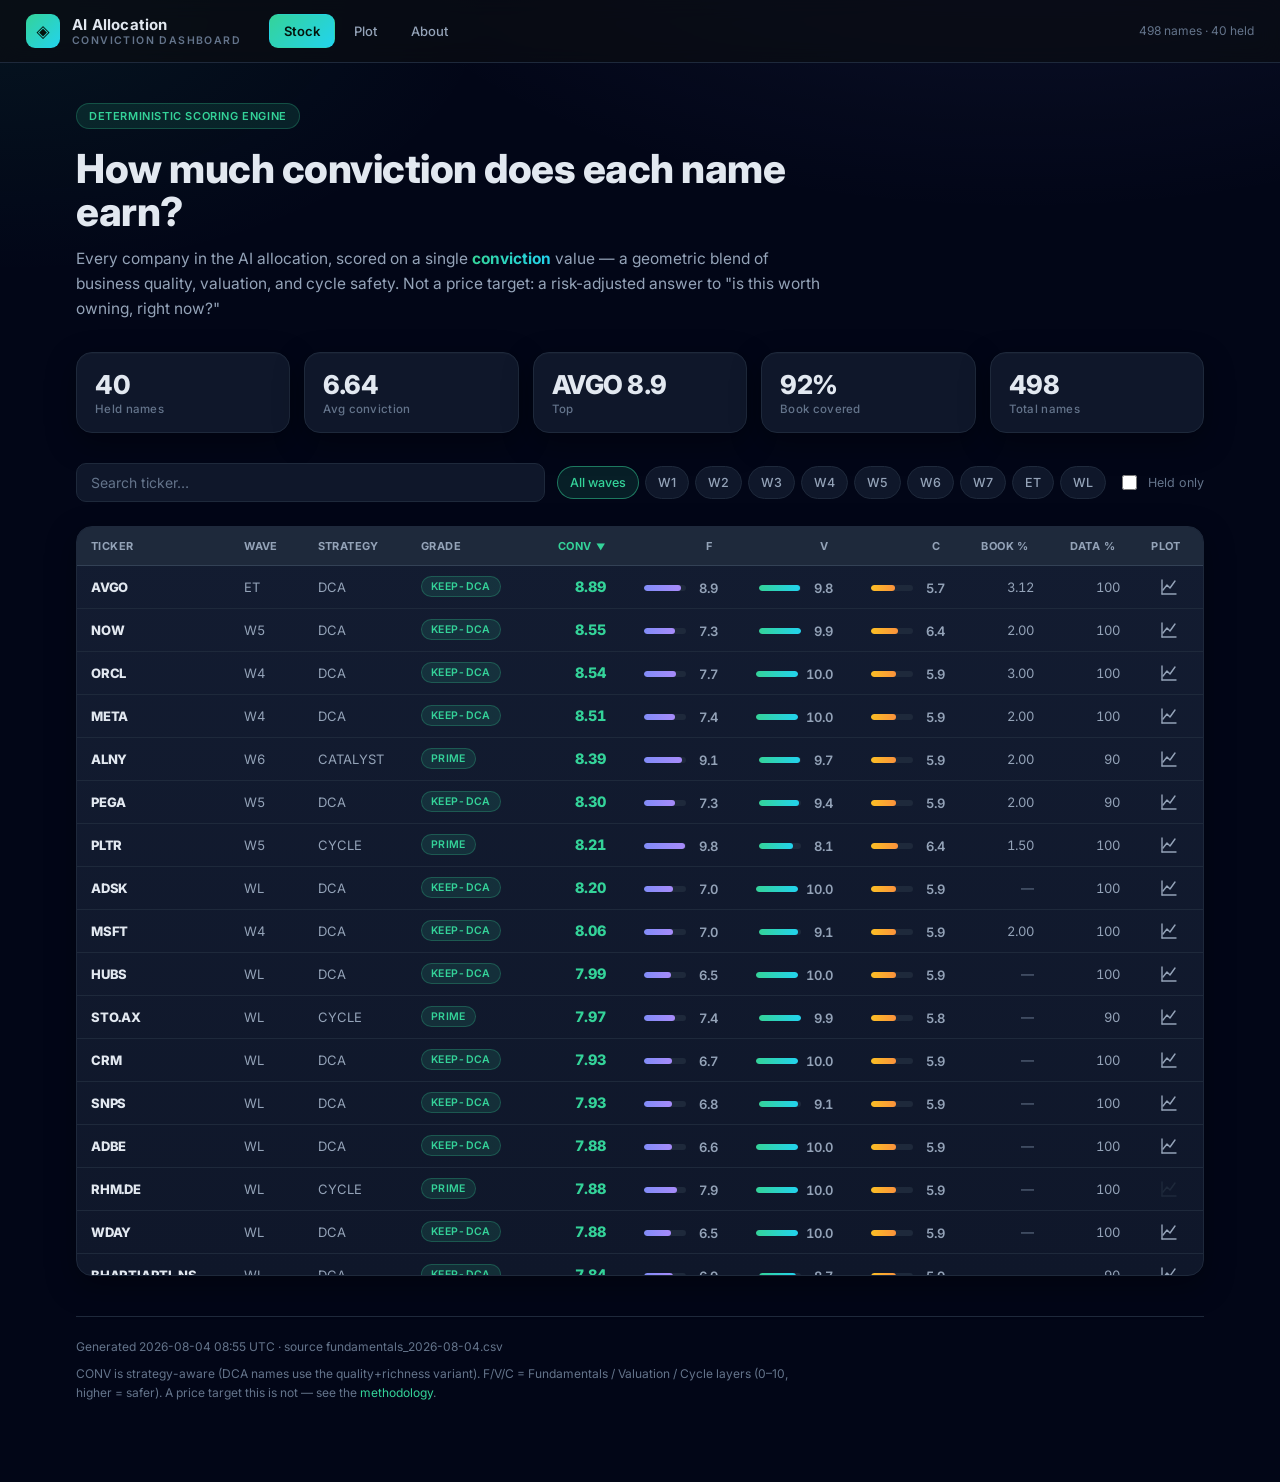
==== docs/index.html @ 644f3ea8 "Remove Intrinsic tab from the dashboard completely Delete the Intrinsic tab entirely rather than jus" ====
<!DOCTYPE html>
<html lang="en">
<head>
  <meta charset="UTF-8" />
  <meta name="viewport" content="width=device-width, initial-scale=1.0" />
  <title>AI Allocation — Conviction Scores</title>
  <link rel="preconnect" href="https://fonts.googleapis.com" />
  <link rel="preconnect" href="https://fonts.gstatic.com" crossorigin />
  <link href="https://fonts.googleapis.com/css2?family=Inter:wght@400;500;600;700;800&display=swap" rel="stylesheet" />
  <link rel="stylesheet" href="style.css?v=10" />
</head>
<body>
  <!-- ===== Top nav ===== -->
  <header class="nav">
    <div class="nav-brand">
      <span class="nav-logo">◈</span>
      <div>
        <div class="nav-title">AI Allocation</div>
        <div class="nav-sub">CONVICTION DASHBOARD</div>
      </div>
    </div>
    <nav class="nav-tabs" id="navTabs">
      <button class="tab tab-active" data-view="stock">Stock</button>
      <button class="tab" data-view="plot">Plot</button>
      <button class="tab" data-view="about">About</button>
    </nav>
    <div class="nav-meta" id="navMeta"></div>
  </header>

  <main class="wrap">
   <!-- ===== Stock view (sortable/filterable data table) ===== -->
   <div id="dashboardView">
    <!-- ===== Hero ===== -->
    <section class="hero">
      <span class="pill">DETERMINISTIC SCORING ENGINE</span>
      <h1>How much conviction does each name earn?</h1>
      <p class="hero-lede">
        Every company in the AI allocation, scored on a single
        <strong>conviction</strong> value — a geometric blend of business quality,
        valuation, and cycle safety. Not a price target: a risk-adjusted answer to
        "is this worth owning, right now?"
      </p>
    </section>

    <!-- ===== Summary stats ===== -->
    <section class="stats" id="statBar"></section>

    <!-- ===== Controls ===== -->
    <section class="controls">
      <input type="search" id="search" class="search" placeholder="Search ticker…" autocomplete="off" />
      <div class="filters" id="waveFilters"></div>
      <div class="sortgroup">
        <label for="heldOnly" class="check">
          <input type="checkbox" id="heldOnly" /> Held only
        </label>
      </div>
    </section>

    <!-- ===== Data table ===== -->
    <section class="tablewrap">
      <table class="dt" id="table">
        <thead id="thead"></thead>
        <tbody id="tbody"></tbody>
      </table>
      <p class="empty" id="empty" hidden>No names match your filters.</p>
    </section>

    <footer class="foot">
      <span id="footMeta"></span>
      <span class="foot-note">
        CONV is strategy-aware (DCA names use the quality+richness variant).
        F/V/C = Fundamentals / Valuation / Cycle layers (0–10, higher = safer).
        A price target this is not — see the <a href="#" id="footAbout">methodology</a>.
      </span>
    </footer>
   </div><!-- /#dashboardView -->

    <!-- ===== Plot view (interactive multi-ticker price chart) ===== -->
    <div id="plotView" hidden>
      <section class="hero">
        <span class="pill">PRICE HISTORY</span>
        <h1>Overlay any names, over any window</h1>
        <p class="hero-lede">
          Pick one or more tickers on the left to overlay their price paths.
          Lines are <strong>rebased to % change</strong> from the start of the
          chosen window, so names at very different price levels compare
          directly. Click a <strong>chart icon</strong> in the Stock table to
          jump here with that name selected.
        </p>
      </section>

      <div class="plot-layout">
        <!-- Side panel: ticker checkboxes -->
        <aside class="plot-side">
          <input type="search" id="plotSearch" class="search plot-search"
                 placeholder="Filter tickers…" autocomplete="off" />
          <div class="plot-side-meta">
            <span id="plotCount">0 selected</span>
            <button type="button" id="plotClear" class="plot-clear">Clear</button>
          </div>
          <div class="plot-list" id="plotList"></div>
        </aside>

        <!-- Main panel: range buttons + SVG chart + legend -->
        <div class="plot-main">
          <div class="plot-ranges">
            <button type="button" class="plot-range-btn" data-range="1w">1W</button>
            <button type="button" class="plot-range-btn" data-range="1m">1M</button>
            <button type="button" class="plot-range-btn" data-range="6m">6M</button>
            <button type="button" class="plot-range-btn" data-range="1y">1Y</button>
            <button type="button" class="plot-range-btn" data-range="2y">2Y</button>
            <button type="button" class="plot-range-btn" data-range="5y">5Y</button>
            <button type="button" class="plot-range-btn" data-range="all">All</button>
          </div>
          <div class="plot-body">
            <div class="plot-chart">
              <svg id="plotSvg" preserveAspectRatio="xMidYMid meet"></svg>
            </div>
            <div class="plot-legend" id="plotLegend"></div>
          </div>
        </div>
      </div>

      <footer class="foot">
        <span id="plotFootMeta"></span>
        <span class="foot-note">
          Price history is a periodic snapshot (weekly closes, ~5 years),
          refreshed by <code>python3 scoring/export_plot_history.py</code>.
          Rebased to % change from each window's start.
        </span>
      </footer>
    </div><!-- /#plotView -->

    <!-- ===== About view (methodology + glossary) ===== -->
    <div id="aboutView" hidden>
      <section class="hero">
        <span class="pill">METHODOLOGY</span>
        <h1>How the conviction score is built</h1>
        <p class="hero-lede">
          <strong>Conviction</strong> is a single 0–10 number answering one
          question: <em>is this worth owning, right now, on a risk-adjusted
          basis?</em> It is deterministic — the same dated fundamentals snapshot
          always yields the same score — and it reads <em>all five</em> signals,
          not just a headline growth rate.
        </p>
      </section>

      <!-- The formula, in two flavours -->
      <section class="about">
        <h2 class="about-h">The core idea: reward × safety, geometric</h2>
        <p class="about-p">
          Every conviction score is the <strong>geometric mean</strong> of a
          <em>reward</em> term and a <em>safety</em> term:
        </p>
        <div class="formula">CONV = &radic;( REWARD &times; SAFETY )</div>
        <p class="about-p">
          The geometric form is deliberate. With a plain average, a superb
          business at a terrible entry price could hide its risk behind its
          strong side. Multiplying instead means <strong>both</strong> terms
          have to be decent — a near-zero on either axis drags the whole score
          down. That is the mathematical way of saying <em>“the weakest layer is
          the real risk.”</em>
        </p>

        <div class="about-grid">
          <div class="about-card">
            <div class="ac-tag ac-cycle">CYCLE / CATALYST names</div>
            <p class="ac-desc">
              Names you buy for a move — small, cheap, accelerating. Reward is
              driven by growth; safety leans on the 8-point entry screen.
            </p>
            <div class="formula-sm">
              REWARD = 0.50·F + 0.50·GROWTH<br />
              SAFETY = 0.35·V + 0.25·8PT + 0.20·C + 0.20·bind
            </div>
            <ul class="ac-notes">
              <li><b>bind</b> = the value of the <em>weakest</em> of F/V/C — counted a second time so the binding constraint gets extra weight.</li>
              <li><b>[PEAK?]</b> names are cut ×0.85 (a low PEG on peak-cycle earnings is fake-cheap).</li>
            </ul>
          </div>

          <div class="about-card">
            <div class="ac-tag ac-dca">DCA compounders</div>
            <p class="ac-desc">
              Names you buy on a schedule regardless of price. Growth and the
              8-point screen are dropped (they penalise the size and extension a
              proven compounder is allowed to have); price discipline enters via
              <em>richness</em> instead.
            </p>
            <div class="formula-sm">
              REWARD = 0.50·QUALITY + 0.50·F<br />
              SAFETY = 0.45·V + 0.35·(1&minus;RICHNESS) + 0.20·bind
            </div>
            <ul class="ac-notes">
              <li><b>RICHNESS</b> is the DCA price gate (0 = cheap … 1 = stretched): a rich name is <em>slowed</em>, never skipped.</li>
              <li>No <b>[PEAK?]</b> haircut — a peak-cycle flag is meaningless for a buy-forever name.</li>
            </ul>
          </div>
        </div>

        <p class="about-p about-foot-note">
          In both variants a name with <strong>thin data</strong> (coverage
          &lt; 75%) has its score scaled down by its coverage — a number earned
          on guesses is trusted less. The dashboard picks the right variant per
          name automatically from its strategy tag.
        </p>
      </section>

      <!-- The three layers -->
      <section class="about">
        <h2 class="about-h">The three layers: F / V / C</h2>
        <p class="about-p">
          Under the score sit three layers, each 0–10 where
          <strong>higher = safer</strong>. They regroup the same underlying
          fundamentals by the <em>force</em> each represents, so the layers can
          never contradict the numbers they are built from. The
          <span class="bind-eg">weakest</span> layer is the
          <strong>binding constraint</strong> — the dominant risk — and is
          counted a second time inside the safety term.
        </p>
        <div class="about-grid">
          <div class="about-card">
            <div class="ac-tag ac-f">F · Fundamentals</div>
            <p class="ac-desc">Business quality, momentum-neutral. Net margin, forward revenue &amp; EPS growth, free-cash-flow status, margin trajectory, gross-margin level and revenue-growth consistency — blended.</p>
          </div>
          <div class="about-card">
            <div class="ac-tag ac-v">V · Valuation</div>
            <p class="ac-desc">How much of the business is already in the price. PEG first (P/S-vs-growth as a fallback for loss-makers), plus how far the chart sits above its 200-day average — extension is paid-up optimism.</p>
          </div>
          <div class="about-card">
            <div class="ac-tag ac-c">C · Cycle</div>
            <p class="ac-desc">Position in the wave and crowding. Built from cycle tags plus how extended the chart is and whether the name sits on a real supply bottleneck — so it is never blank.</p>
          </div>
        </div>
      </section>

      <!-- Glossary -->
      <section class="about">
        <h2 class="about-h">Glossary &amp; acronyms</h2>

        <h3 class="about-sub">Conviction &amp; scoring terms</h3>
        <p class="about-p">The vocabulary this engine uses — the score, its
          layers, the strategy modes and the flags.</p>
        <dl class="glossary" id="glossaryConv"></dl>

        <h3 class="about-sub">Financial terms</h3>
        <p class="about-p">The standard finance metrics the layers are built
          from — what each one measures and why it matters here.</p>
        <dl class="glossary" id="glossaryFin"></dl>
      </section>

      <footer class="foot">
        <span class="foot-note">
          The scoring engine is <code>scoring/score_holdings.py</code>; this page
          renders <code>conviction.json</code>, produced by
          <code>PORTFOLIO_USE=ai python3 scoring/score_holdings.py --json</code>.
          Deterministic by design — no live market fetches.
        </span>
      </footer>
    </div><!-- /#aboutView -->
  </main>

  <script src="app.js?v=10"></script>
</body>
</html>
---- docs/style.css ----
/* ============================================================
   AI Allocation — Conviction Dashboard
   Dark theme, rounded panels, emerald accent, gradient headings.
   Hand-written to match the reference layout (no framework).
   ============================================================ */

/* Palette aligned to the Tailwind tokens used by the project template:
   slate scale for surfaces (#020617 → #334155), emerald + cyan accents,
   canonical amber/indigo/violet/red. All values below appear in the template
   bundle, so the site reuses its design language rather than inventing one. */
:root {
  --bg:        #020617;   /* slate-950 */
  --bg-2:      #0f172a;   /* slate-900 */
  --panel:     #0f172a;   /* slate-900 */
  --panel-2:   #131c31;   /* slate-900/800 blend */
  --panel-hi:  #1e293b;   /* slate-800 */
  --border:    #1e293b;   /* slate-800 */
  --border-hi: #334155;   /* slate-700 */
  --text:      #e2e8f0;   /* slate-200 */
  --text-dim:  #94a3b8;   /* slate-400 */
  --text-mut:  #64748b;   /* slate-500 */

  --accent:    #34d399;   /* emerald-400 */
  --accent-2:  #22d3ee;   /* cyan-400 */
  --indigo:    #818cf8;   /* indigo-400 */
  --violet:    #a78bfa;   /* violet-400 */

  --green:     #34d399;   /* emerald-400 */
  --green-bg:  rgba(52, 211, 153, .12);
  --amber:     #fbbf24;   /* amber-400 */
  --amber-bg:  rgba(251, 191, 36, .12);
  --red:       #f87171;   /* red-400 */
  --red-bg:    rgba(248, 113, 113, .12);
  --blue:      #60a5fa;   /* blue-400 */
  --blue-bg:   rgba(96, 165, 250, .12);

  --radius:    16px;
  --radius-sm: 10px;
  --shadow:    0 1px 0 rgba(255,255,255,.02) inset, 0 10px 30px rgba(0,0,0,.35);
  --maxw:      1180px;
}

* { box-sizing: border-box; }

/* Black scrollbars to match the dark theme */
html { scrollbar-width: thin; scrollbar-color: #0f172a #020617; }
::-webkit-scrollbar { width: 12px; height: 12px; }
::-webkit-scrollbar-track { background: #020617; }
::-webkit-scrollbar-thumb {
  background: #0f172a; border-radius: 8px; border: 3px solid #020617;
}
::-webkit-scrollbar-thumb:hover { background: #1e293b; }
::-webkit-scrollbar-corner { background: #020617; }

html, body {
  margin: 0;
  padding: 0;
  background: var(--bg);
  color: var(--text);
  font-family: "Inter", system-ui, -apple-system, Segoe UI, Roboto, sans-serif;
  -webkit-font-smoothing: antialiased;
}

body {
  background:
    radial-gradient(1200px 600px at 80% -10%, rgba(124,140,255,.10), transparent 60%),
    radial-gradient(900px 500px at 0% 0%, rgba(52,211,153,.07), transparent 55%),
    var(--bg);
  min-height: 100vh;
}

a { color: var(--accent); text-decoration: none; }

/* ---------- Top nav ---------- */
.nav {
  display: flex;
  align-items: center;
  gap: 20px;
  padding: 14px 26px;
  border-bottom: 1px solid var(--border);
  background: rgba(10, 13, 19, .72);
  backdrop-filter: blur(10px);
  position: sticky;
  top: 0;
  z-index: 20;
}
.nav-brand { display: flex; align-items: center; gap: 12px; }
.nav-logo {
  width: 34px; height: 34px;
  display: grid; place-items: center;
  border-radius: 9px;
  background: linear-gradient(135deg, var(--accent), var(--accent-2));
  color: #04140d; font-size: 17px; font-weight: 800;
}
.nav-title { font-weight: 700; font-size: 15px; letter-spacing: .2px; }
.nav-sub   { font-size: 10.5px; letter-spacing: 1.4px; color: var(--text-mut); font-weight: 600; }

.nav-tabs { display: flex; gap: 4px; margin-left: 8px; }
.tab {
  border: 1px solid transparent;
  background: transparent;
  color: var(--text-dim);
  font: inherit; font-size: 13px; font-weight: 500;
  padding: 8px 14px;
  border-radius: 9px;
  cursor: pointer;
  transition: .15s;
}
.tab:hover { color: var(--text); background: var(--panel); }
.tab-active {
  color: #04140d;
  background: linear-gradient(135deg, var(--accent), var(--accent-2));
  font-weight: 600;
}
.nav-meta {
  margin-left: auto;
  font-size: 12px;
  color: var(--text-mut);
  text-align: right;
  line-height: 1.4;
}

/* ---------- Layout ---------- */
.wrap {
  max-width: var(--maxw);
  margin: 0 auto;
  padding: 40px 26px 80px;
}

/* ---------- Hero ---------- */
.hero { margin-bottom: 30px; max-width: 760px; }
.pill {
  display: inline-block;
  font-size: 11px; font-weight: 600; letter-spacing: .6px;
  color: var(--accent);
  background: var(--green-bg);
  border: 1px solid rgba(52,211,153,.25);
  padding: 5px 12px;
  border-radius: 999px;
  margin-bottom: 18px;
}
.hero h1 {
  font-size: 40px; line-height: 1.08; font-weight: 800;
  margin: 0 0 14px; letter-spacing: -.5px;
}
.hero-lede { font-size: 15.5px; line-height: 1.6; color: var(--text-dim); margin: 0; }
.hero-lede strong {
  color: transparent;
  background: linear-gradient(90deg, var(--accent), var(--accent-2));
  -webkit-background-clip: text; background-clip: text;
  font-weight: 700;
}

/* ---------- Stat bar ---------- */
.stats {
  display: grid;
  grid-template-columns: repeat(auto-fit, minmax(150px, 1fr));
  gap: 14px;
  margin-bottom: 30px;
}
.stat {
  background: var(--panel);
  border: 1px solid var(--border);
  border-radius: var(--radius);
  padding: 16px 18px;
  box-shadow: var(--shadow);
}
.stat-val { font-size: 26px; font-weight: 800; letter-spacing: -.5px; }
.stat-lab { font-size: 11.5px; color: var(--text-mut); font-weight: 500; margin-top: 2px; letter-spacing: .3px; }

/* ---------- Controls ---------- */
.controls {
  display: flex;
  flex-wrap: wrap;
  align-items: center;
  gap: 12px;
  margin-bottom: 24px;
}
.search {
  flex: 1 1 220px;
  background: var(--panel);
  border: 1px solid var(--border);
  border-radius: var(--radius-sm);
  color: var(--text);
  font: inherit; font-size: 14px;
  padding: 10px 14px;
  outline: none;
  transition: .15s;
}
.search:focus { border-color: var(--accent); box-shadow: 0 0 0 3px var(--green-bg); }
.search::placeholder { color: var(--text-mut); }

.filters { display: flex; flex-wrap: wrap; gap: 6px; }
.chip {
  border: 1px solid var(--border);
  background: var(--panel);
  color: var(--text-dim);
  font: inherit; font-size: 12.5px; font-weight: 500;
  padding: 8px 12px;
  border-radius: 999px;
  cursor: pointer;
  transition: .15s;
}
.chip:hover { border-color: var(--border-hi); color: var(--text); }
.chip-on {
  border-color: rgba(52,211,153,.5);
  color: var(--accent);
  background: var(--green-bg);
}

.sortgroup { display: flex; align-items: center; gap: 8px; }
.sortgroup label { font-size: 12.5px; color: var(--text-mut); }
#sortBy {
  background: var(--panel);
  border: 1px solid var(--border);
  color: var(--text);
  font: inherit; font-size: 13px;
  padding: 9px 12px;
  border-radius: var(--radius-sm);
  cursor: pointer;
  outline: none;
}
#sortBy:focus { border-color: var(--accent); }

/* ---------- Checkbox control ---------- */
.check {
  display: inline-flex; align-items: center; gap: 8px;
  font-size: 12.5px; color: var(--text-dim); cursor: pointer;
  user-select: none;
}
.check input {
  width: 15px; height: 15px; accent-color: var(--accent); cursor: pointer;
}

/* ---------- Data table ---------- */
.tablewrap {
  background: linear-gradient(180deg, var(--panel-2), var(--panel));
  border: 1px solid var(--border);
  border-radius: var(--radius);
  box-shadow: var(--shadow);
  /* Own scroll region so the sticky header pins to the TABLE top, not the
     page — avoids the nav-height mismatch that hid the first row. */
  max-height: calc(100vh - 150px);
  overflow: auto;
  /* Black scrollbars to match the theme (Firefox) */
  scrollbar-width: thin;
  scrollbar-color: #0f172a var(--bg);
}
/* Black scrollbars to match the theme (WebKit / Chromium) */
.tablewrap::-webkit-scrollbar { width: 12px; height: 12px; }
.tablewrap::-webkit-scrollbar-track { background: var(--bg); }
.tablewrap::-webkit-scrollbar-thumb {
  background: #0f172a;
  border-radius: 8px;
  border: 3px solid var(--bg);   /* inset look */
}
.tablewrap::-webkit-scrollbar-thumb:hover { background: var(--panel-hi); }
.tablewrap::-webkit-scrollbar-corner { background: var(--bg); }
.dt {
  width: 100%;
  border-collapse: collapse;
  font-size: 13px;
  font-variant-numeric: tabular-nums;
  min-width: 860px;
}

/* header */
.dt thead th {
  position: sticky; top: 0;   /* pins to the top of .tablewrap's scroll area */
  z-index: 5;
  background: var(--panel-hi);
  color: var(--text-dim);
  font-size: 11px; font-weight: 700; letter-spacing: .4px;
  text-transform: uppercase;
  padding: 12px 14px;
  border-bottom: 1px solid var(--border-hi);
  cursor: pointer;
  white-space: nowrap;
  user-select: none;
  transition: color .12s, background .12s;
}
.dt thead th:hover { color: var(--text); background: #22304a; }
.dt thead th.sorted { color: var(--accent); }
.th-left   { text-align: left; }
.th-right  { text-align: right; }
.th-center { text-align: center; }
.th-arrow { margin-left: 5px; font-size: 9px; color: var(--accent); }

/* body */
.dt tbody td {
  padding: 10px 14px;
  border-bottom: 1px solid var(--border);
  color: var(--text-dim);
  white-space: nowrap;
}
.dt tbody tr:hover td { background: rgba(148,163,184,.06); }
.dt tbody tr:last-child td { border-bottom: none; }

.td-num   { text-align: right; }
.td-tkr   { font-weight: 800; letter-spacing: -.2px; }
.td-tkr a { color: var(--text); }
.td-tkr a:hover { color: var(--accent); }
.td-conv b { font-size: 14.5px; font-weight: 800; }
.td-bind  { text-align: center; font-weight: 700; color: var(--amber); }
.mut      { color: var(--text-mut); }
.gap      { color: var(--red); }

/* F/V/C cell: a mini inline bar + the value */
.td-layer { min-width: 74px; }
.lcell { display: inline-flex; align-items: center; gap: 8px; justify-content: flex-end; }
.ltrack {
  width: 42px; height: 6px;
  background: var(--panel-hi); border-radius: 4px; overflow: hidden;
}
.lbar { display: block; height: 100%; border-radius: 4px; }
.lf-F { background: linear-gradient(90deg, var(--indigo), var(--violet)); }
.lf-V { background: linear-gradient(90deg, var(--accent), var(--accent-2)); }
.lf-C { background: linear-gradient(90deg, var(--amber), #fb923c); }
.lcell b { color: var(--text-dim); font-weight: 600; min-width: 24px; text-align: right; }

/* badges (grade + flags) */
.badge {
  display: inline-block;
  font-size: 10.5px; font-weight: 600; letter-spacing: .3px;
  padding: 3px 9px; border-radius: 999px;
  border: 1px solid transparent;
}
.b-green { color: var(--green); background: var(--green-bg); border-color: rgba(52,211,153,.25); }
.b-amber { color: var(--amber); background: var(--amber-bg); border-color: rgba(245,196,81,.25); }
.b-red   { color: var(--red);   background: var(--red-bg);   border-color: rgba(248,113,113,.25); }
.b-blue  { color: var(--blue);  background: var(--blue-bg);  border-color: rgba(96,165,250,.25); }
.b-mut   { color: var(--text-dim); background: var(--panel-hi); border-color: var(--border); }

.empty { text-align: center; color: var(--text-mut); padding: 60px 0; font-size: 15px; }

/* ---------- Footer ---------- */
.foot {
  margin-top: 40px; padding-top: 20px;
  border-top: 1px solid var(--border);
  display: flex; flex-direction: column; gap: 8px;
  font-size: 12px; color: var(--text-mut); line-height: 1.6;
}
.foot-note { max-width: 720px; }

/* ---------- About / methodology ---------- */
.about {
  background: linear-gradient(180deg, var(--panel-2), var(--panel));
  border: 1px solid var(--border);
  border-radius: var(--radius);
  padding: 28px 30px;
  box-shadow: var(--shadow);
  margin-bottom: 20px;
  max-width: 900px;
}
.about-h {
  font-size: 20px; font-weight: 800; letter-spacing: -.3px;
  margin: 0 0 14px;
}
.about-sub {
  font-size: 13px; font-weight: 700; letter-spacing: .4px;
  text-transform: uppercase;
  color: var(--accent);
  margin: 22px 0 6px;
  padding-bottom: 8px;
  border-bottom: 1px solid var(--border);
}
.about-sub:first-of-type { margin-top: 6px; }
.about-p {
  font-size: 14.5px; line-height: 1.65; color: var(--text-dim);
  margin: 0 0 14px; max-width: 760px;
}
.about-p strong { color: var(--text); font-weight: 700; }
.about-p em { color: var(--text); font-style: italic; }
.about-foot-note { margin-top: 4px; margin-bottom: 0; }

/* the headline formula */
.formula {
  font-family: ui-monospace, "SF Mono", Menlo, Consolas, monospace;
  font-size: 20px; font-weight: 700;
  color: var(--accent);
  background: var(--green-bg);
  border: 1px solid rgba(52,211,153,.22);
  border-radius: var(--radius-sm);
  padding: 16px 20px;
  text-align: center;
  margin: 4px 0 18px;
  letter-spacing: .5px;
}
.formula-sm {
  font-family: ui-monospace, "SF Mono", Menlo, Consolas, monospace;
  font-size: 12.5px; line-height: 1.9;
  color: var(--text);
  background: var(--bg-2);
  border: 1px solid var(--border);
  border-radius: var(--radius-sm);
  padding: 12px 14px;
  margin: 10px 0 12px;
}

/* two-up cards inside About (formula variants, layers) */
.about-grid {
  display: grid;
  grid-template-columns: repeat(auto-fit, minmax(280px, 1fr));
  gap: 16px;
  margin: 6px 0 4px;
}
.about-card {
  background: var(--bg-2);
  border: 1px solid var(--border);
  border-radius: var(--radius-sm);
  padding: 18px;
}
.ac-tag {
  display: inline-block;
  font-size: 11.5px; font-weight: 700; letter-spacing: .5px;
  padding: 5px 11px; border-radius: 999px;
  margin-bottom: 10px;
  border: 1px solid transparent;
}
.ac-cycle { color: var(--amber); background: var(--amber-bg); border-color: rgba(251,191,36,.25); }
.ac-dca   { color: var(--accent); background: var(--green-bg); border-color: rgba(52,211,153,.25); }
.ac-f     { color: var(--violet); background: rgba(167,139,250,.12); border-color: rgba(167,139,250,.25); }
.ac-v     { color: var(--accent-2); background: rgba(34,211,238,.12); border-color: rgba(34,211,238,.25); }
.ac-c     { color: var(--amber); background: var(--amber-bg); border-color: rgba(251,191,36,.25); }
.ac-desc {
  font-size: 13.5px; line-height: 1.6; color: var(--text-dim);
  margin: 0 0 6px;
}
.ac-notes {
  margin: 8px 0 0; padding-left: 18px;
  font-size: 12.5px; line-height: 1.6; color: var(--text-mut);
}
.ac-notes li { margin-bottom: 5px; }
.ac-notes b { color: var(--text-dim); }
.bind-eg { color: var(--amber); font-weight: 700; }

/* glossary definition list */
.glossary { margin: 0; }
.gloss-row {
  display: grid;
  grid-template-columns: 150px 1fr;
  gap: 16px;
  padding: 12px 0;
  border-bottom: 1px solid var(--border);
}
.gloss-row:last-child { border-bottom: none; }
.gloss-row dt {
  font-weight: 700; font-size: 13.5px; color: var(--text);
  font-family: ui-monospace, "SF Mono", Menlo, Consolas, monospace;
}
.gloss-row dd {
  margin: 0; font-size: 13.5px; line-height: 1.6; color: var(--text-dim);
}

/* ---------- Responsive ---------- */
@media (max-width: 640px) {
  .hero h1 { font-size: 30px; }
  .nav-tabs { display: none; }
  .wrap { padding: 28px 16px 60px; }
  .about { padding: 22px 18px; }
  .formula { font-size: 16px; padding: 14px; }
  .gloss-row { grid-template-columns: 1fr; gap: 4px; }
}

/* ============================================================
   Plot tab — clickable table glyph + interactive chart
   ============================================================ */

/* The chart glyph in the Stock table's Plot column. */
.td-plot { text-align: center; }
.plot-ico {
  display: inline-flex; align-items: center; justify-content: center;
  width: 26px; height: 22px; padding: 0;
  border: 1px solid transparent; border-radius: 7px;
  background: transparent; color: var(--text-dim);
  cursor: pointer; transition: .15s;
}
.plot-ico:hover {
  color: var(--accent); background: var(--green-bg);
  border-color: var(--border-hi);
}
.plot-ico-off { color: var(--panel-hi); cursor: not-allowed; }
.plot-ico-off:hover { color: var(--panel-hi); background: transparent; border-color: transparent; }

/* Two-column layout: ticker checkboxes | chart. */
.plot-layout {
  display: grid;
  grid-template-columns: 232px 1fr;
  gap: 18px;
  align-items: start;
}
.plot-side {
  background: var(--panel); border: 1px solid var(--border);
  border-radius: var(--radius); padding: 14px;
  position: sticky; top: 16px;
}
.plot-search { width: 100%; margin-bottom: 10px; }
.plot-side-meta {
  display: flex; align-items: center; justify-content: space-between;
  font-size: 12px; color: var(--text-mut); margin-bottom: 8px;
}
.plot-clear {
  background: transparent; border: 1px solid var(--border-hi);
  color: var(--text-dim); font: inherit; font-size: 11.5px;
  padding: 3px 9px; border-radius: 7px; cursor: pointer; transition: .15s;
}
.plot-clear:hover { color: var(--accent); border-color: var(--accent); }
.plot-list {
  max-height: 60vh; overflow-y: auto;
  display: flex; flex-direction: column; gap: 1px;
}
.plot-check {
  display: flex; align-items: center; gap: 8px;
  font-size: 13px; color: var(--text-dim);
  padding: 5px 6px; border-radius: 7px; cursor: pointer;
  user-select: none;
}
.plot-check:hover { background: var(--panel-hi); color: var(--text); }
.plot-check input { width: 15px; height: 15px; accent-color: var(--accent); cursor: pointer; }
/* Only the ticker-name span grows; the held badge stays its own width. */
.plot-check span:first-of-type { flex: 1; }
.plot-held {
  flex: 0 0 auto; align-self: center;
  font-size: 10px; font-weight: 700; letter-spacing: .4px; line-height: 1.4;
  color: var(--accent); background: var(--green-bg);
  padding: 1px 6px; border-radius: 6px;
}
.plot-empty { color: var(--text-mut); font-size: 13px; padding: 10px 6px; }

/* Chart panel. */
.plot-main {
  background: var(--panel); border: 1px solid var(--border);
  border-radius: var(--radius); padding: 16px;
}
.plot-ranges { display: flex; gap: 6px; margin-bottom: 12px; flex-wrap: wrap; }
.plot-range-btn {
  background: transparent; border: 1px solid var(--border-hi);
  color: var(--text-dim); font: inherit; font-size: 12.5px; font-weight: 600;
  padding: 6px 13px; border-radius: 8px; cursor: pointer; transition: .15s;
}
.plot-range-btn:hover { color: var(--text); background: var(--panel-hi); }
.plot-range-on {
  color: #04140d; border-color: transparent;
  background: linear-gradient(135deg, var(--accent), var(--accent-2));
}
/* Chart + legend side by side; legend column on the right. */
.plot-body {
  display: flex; align-items: stretch; gap: 14px;
}
.plot-chart {
  flex: 1 1 auto; min-width: 0;
  background: var(--bg-2); border: 1px solid var(--border);
  border-radius: var(--radius-sm); padding: 6px;
}
#plotSvg { width: 100%; height: 460px; display: block; }
.plot-legend {
  flex: 0 0 150px;
  display: flex; flex-direction: column; gap: 8px;
  padding-top: 4px; overflow-y: auto; max-height: 472px;
}
.plot-legend-chip {
  display: inline-flex; align-items: center; gap: 6px;
  font-size: 12.5px; color: var(--text-dim);
}
.plot-legend-chip b { color: var(--text); }
.plot-swatch {
  flex: 0 0 auto;
  width: 12px; height: 12px; border-radius: 3px; display: inline-block;
}

@media (max-width: 760px) {
  .plot-layout { grid-template-columns: 1fr; }
  .plot-side { position: static; }
  .plot-list { max-height: 40vh; }
  /* Stack legend under the chart on narrow screens. */
  .plot-body { flex-direction: column; }
  .plot-legend {
    flex: 0 0 auto; flex-direction: row; flex-wrap: wrap;
    gap: 6px 18px; max-height: none;
  }
}
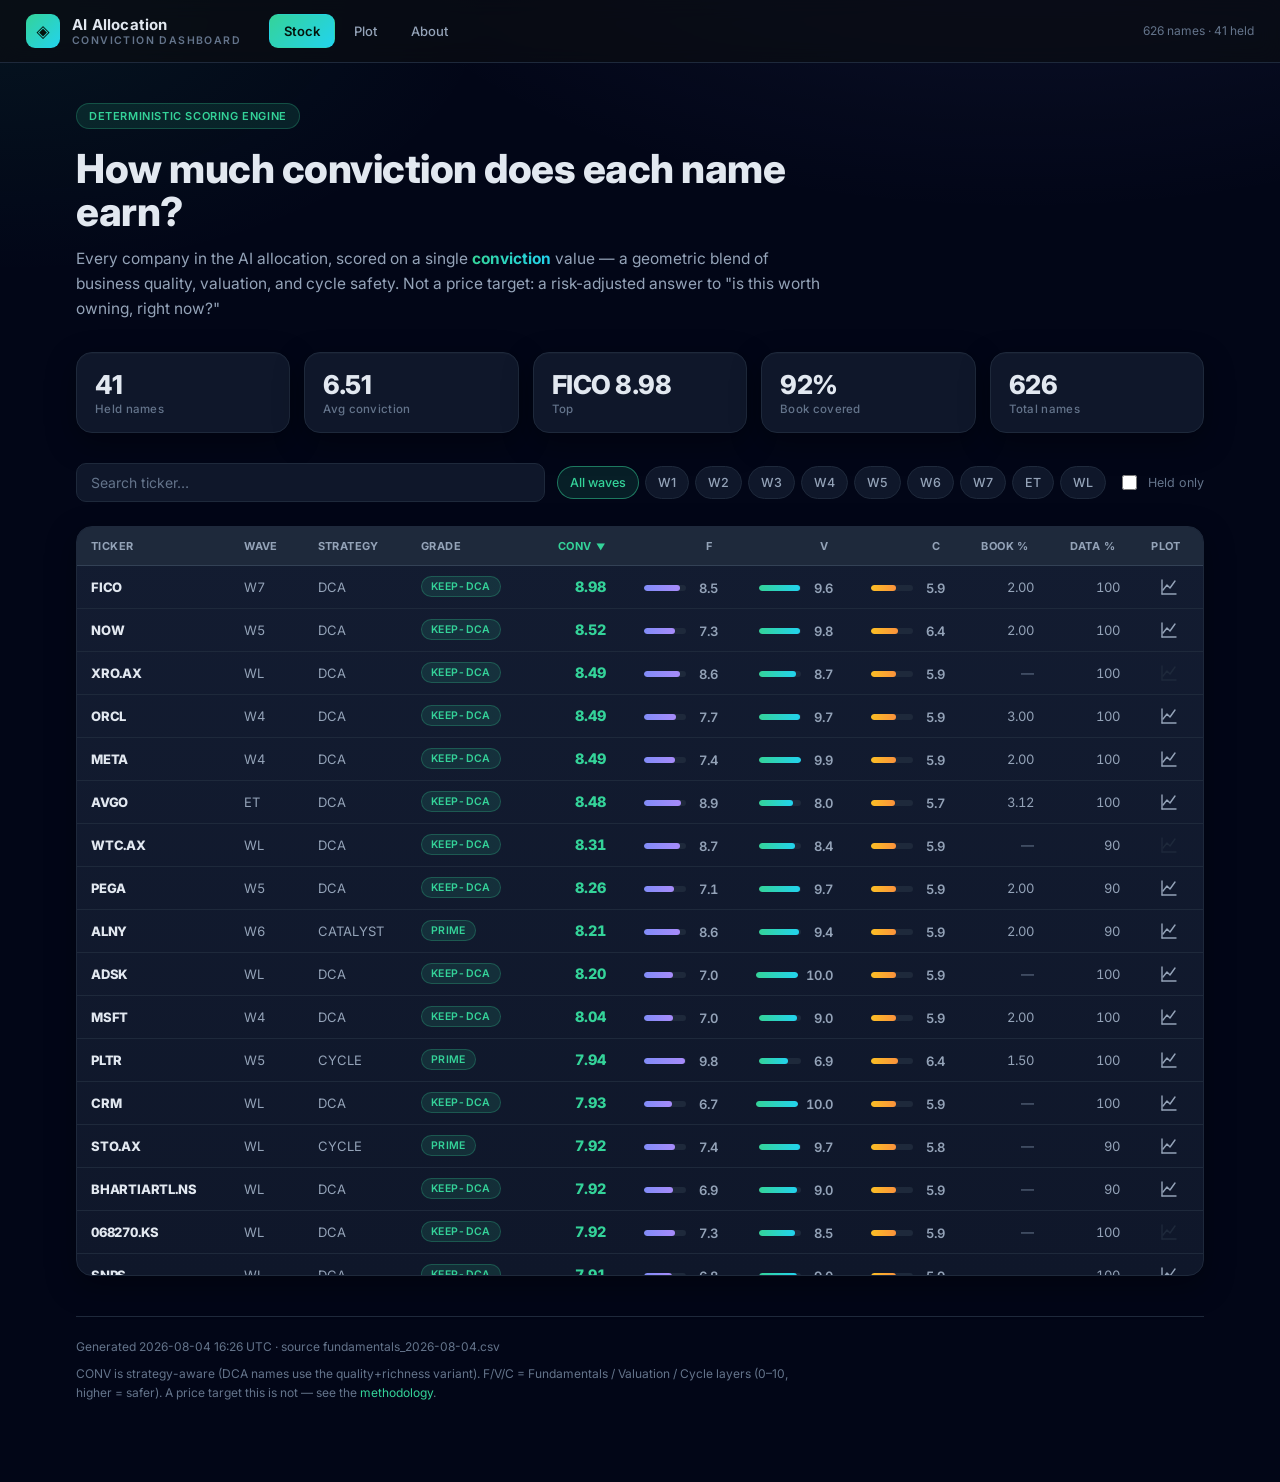
==== commit 42009f6d: "Add buy-zone bands to dashboard Plot tab Shade an accumulation band (green) on the price-history cha" ====
--- a/docs/index.html
+++ b/docs/index.html
@@ -85,7 +85,9 @@
           Lines are <strong>rebased to % change</strong> from the start of the
           chosen window, so names at very different price levels compare
           directly. Click a <strong>chart icon</strong> in the Stock table to
-          jump here with that name selected.
+          jump here with that name selected. Select a
+          <strong>single ticker</strong> to shade its
+          <strong>buy zone</strong> — the accumulation band to buy into.
         </p>
       </section>
 
@@ -126,7 +128,8 @@
         <span class="foot-note">
           Price history is a periodic snapshot (weekly closes, ~5 years),
           refreshed by <code>python3 scoring/export_plot_history.py</code>.
-          Rebased to % change from each window's start.
+          Rebased to % change from each window's start. Buy zones from
+          <code>scoring/export_buy_zones.py</code>.
         </span>
       </footer>
     </div><!-- /#plotView -->
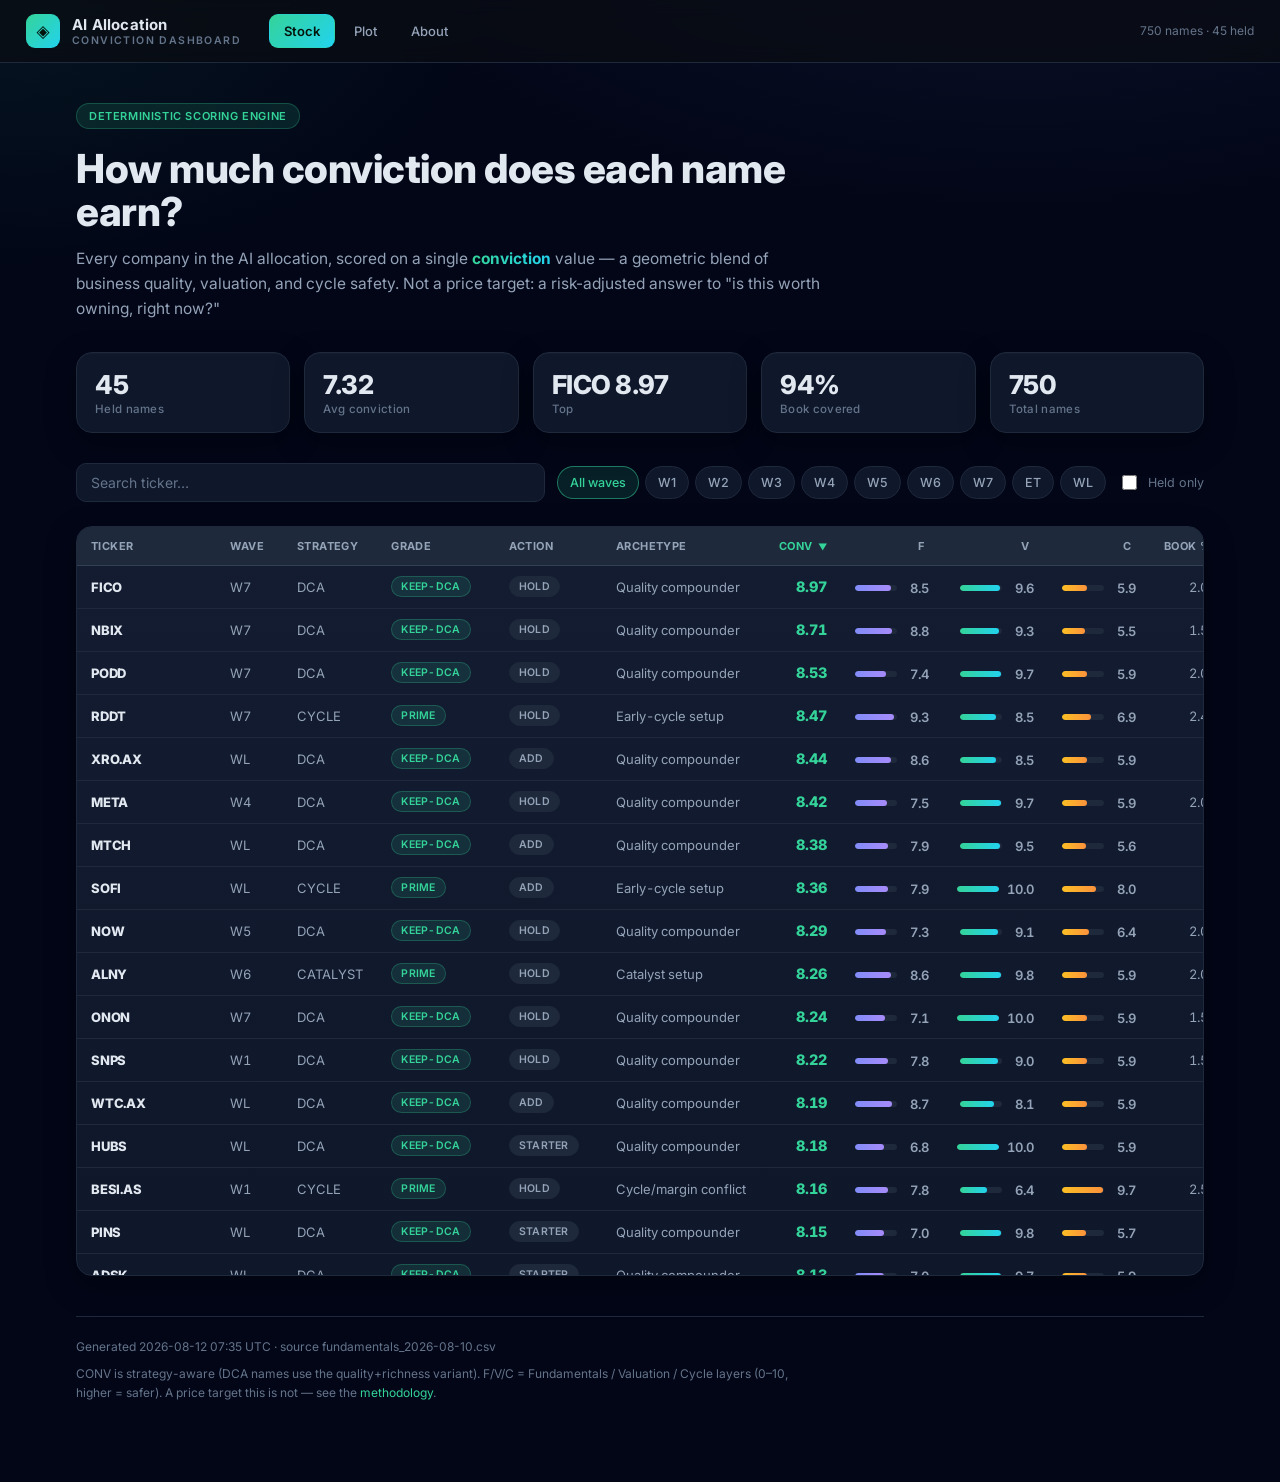
==== commit 5b63de35: "Add stock archetypes and watchlist actions Co-authored-by: Codex <noreply@openai.com>" ====
--- a/docs/index.html
+++ b/docs/index.html
@@ -7,7 +7,7 @@
   <link rel="preconnect" href="https://fonts.googleapis.com" />
   <link rel="preconnect" href="https://fonts.gstatic.com" crossorigin />
   <link href="https://fonts.googleapis.com/css2?family=Inter:wght@400;500;600;700;800&display=swap" rel="stylesheet" />
-  <link rel="stylesheet" href="style.css?v=10" />
+  <link rel="stylesheet" href="style.css?v=11" />
 </head>
 <body>
   <!-- ===== Top nav ===== -->
@@ -84,7 +84,8 @@
           Pick one or more tickers on the left to overlay their price paths.
           Lines are <strong>rebased to % change</strong> from the start of the
           chosen window, so names at very different price levels compare
-          directly. Click a <strong>chart icon</strong> in the Stock table to
+          directly — or switch the y-axis to <strong>Value</strong> for absolute
+          prices. Click a <strong>chart icon</strong> in the Stock table to
           jump here with that name selected. Select a
           <strong>single ticker</strong> to shade its
           <strong>buy zone</strong> — the accumulation band to buy into.
@@ -105,14 +106,21 @@
 
         <!-- Main panel: range buttons + SVG chart + legend -->
         <div class="plot-main">
-          <div class="plot-ranges">
-            <button type="button" class="plot-range-btn" data-range="1w">1W</button>
-            <button type="button" class="plot-range-btn" data-range="1m">1M</button>
-            <button type="button" class="plot-range-btn" data-range="6m">6M</button>
-            <button type="button" class="plot-range-btn" data-range="1y">1Y</button>
-            <button type="button" class="plot-range-btn" data-range="2y">2Y</button>
-            <button type="button" class="plot-range-btn" data-range="5y">5Y</button>
-            <button type="button" class="plot-range-btn" data-range="all">All</button>
+          <div class="plot-controls">
+            <div class="plot-ranges">
+              <button type="button" class="plot-range-btn" data-range="1w">1W</button>
+              <button type="button" class="plot-range-btn" data-range="1m">1M</button>
+              <button type="button" class="plot-range-btn" data-range="6m">6M</button>
+              <button type="button" class="plot-range-btn" data-range="1y">1Y</button>
+              <button type="button" class="plot-range-btn" data-range="2y">2Y</button>
+              <button type="button" class="plot-range-btn" data-range="5y">5Y</button>
+              <button type="button" class="plot-range-btn" data-range="all">All</button>
+            </div>
+            <!-- Y-axis mode: rebased % change vs absolute price/value. -->
+            <div class="plot-modes">
+              <button type="button" class="plot-mode-btn" data-mode="pct">%</button>
+              <button type="button" class="plot-mode-btn" data-mode="value">Value</button>
+            </div>
           </div>
           <div class="plot-body">
             <div class="plot-chart">
@@ -237,6 +245,25 @@
         </div>
       </section>
 
+      <section class="about">
+        <h2 class="about-h">Stock ID card and watchlist action</h2>
+        <p class="about-p">
+          On top of the numeric score, each name gets a deterministic
+          <strong>archetype</strong>: quality compounder, early-cycle setup,
+          cyclical rebound, late momentum, peak-cycle trap, binary monitor and
+          related labels. This is the scanner layer: it says what kind of setup
+          the stock resembles before deciding whether it deserves capital.
+        </p>
+        <p class="about-p">
+          The <strong>action</strong> field turns that ID card into watchlist
+          triage. <b>ADD</b> clears score and entry gates, <b>STARTER</b> merits
+          a small position or deeper thesis work, <b>WAIT</b> means the setup is
+          plausible but the entry/cycle flag is wrong today, <b>RESEARCH</b>
+          means the data is too thin, and <b>PASS</b> means the current evidence
+          does not justify attention.
+        </p>
+      </section>
+
       <!-- Glossary -->
       <section class="about">
         <h2 class="about-h">Glossary &amp; acronyms</h2>
@@ -263,6 +290,6 @@
     </div><!-- /#aboutView -->
   </main>
 
-  <script src="app.js?v=10"></script>
+  <script src="app.js?v=12"></script>
 </body>
 </html>
--- a/docs/style.css
+++ b/docs/style.css
@@ -532,14 +532,20 @@
   background: var(--panel); border: 1px solid var(--border);
   border-radius: var(--radius); padding: 16px;
 }
-.plot-ranges { display: flex; gap: 6px; margin-bottom: 12px; flex-wrap: wrap; }
-.plot-range-btn {
+/* Range picker + y-axis mode toggle on one row (mode toggle pushed right). */
+.plot-controls {
+  display: flex; align-items: center; justify-content: space-between;
+  gap: 12px; margin-bottom: 12px; flex-wrap: wrap;
+}
+.plot-ranges { display: flex; gap: 6px; flex-wrap: wrap; }
+.plot-modes { display: flex; gap: 6px; flex-wrap: wrap; }
+.plot-range-btn, .plot-mode-btn {
   background: transparent; border: 1px solid var(--border-hi);
   color: var(--text-dim); font: inherit; font-size: 12.5px; font-weight: 600;
   padding: 6px 13px; border-radius: 8px; cursor: pointer; transition: .15s;
 }
-.plot-range-btn:hover { color: var(--text); background: var(--panel-hi); }
-.plot-range-on {
+.plot-range-btn:hover, .plot-mode-btn:hover { color: var(--text); background: var(--panel-hi); }
+.plot-range-on, .plot-mode-on {
   color: #04140d; border-color: transparent;
   background: linear-gradient(135deg, var(--accent), var(--accent-2));
 }
@@ -563,6 +569,7 @@
   font-size: 12.5px; color: var(--text-dim);
 }
 .plot-legend-chip b { color: var(--text); }
+.plot-legend-price { color: var(--text); font-variant-numeric: tabular-nums; }
 .plot-swatch {
   flex: 0 0 auto;
   width: 12px; height: 12px; border-radius: 3px; display: inline-block;
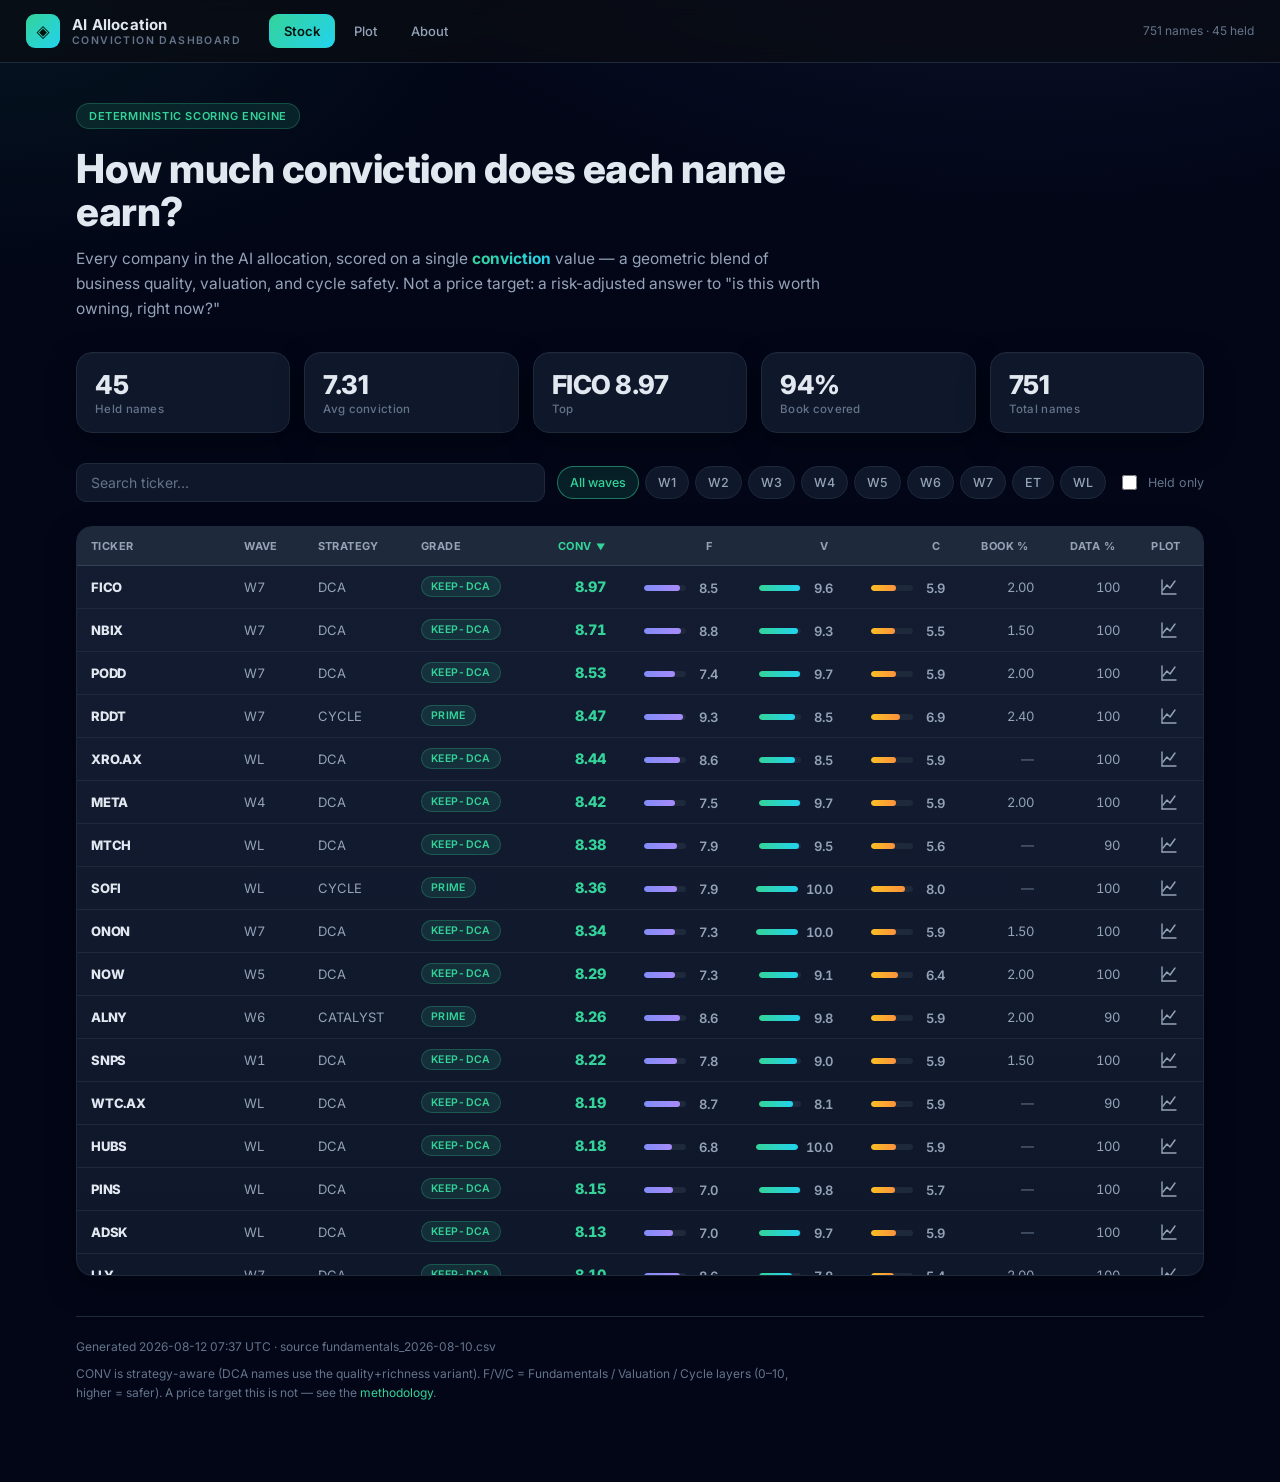
==== commit 59d528aa: "Revert "Add stock archetypes and watchlist actions" This reverts commit fefa4df5a6c51c606df22f0e1c2a" ====
--- a/docs/index.html
+++ b/docs/index.html
@@ -245,25 +245,6 @@
         </div>
       </section>
 
-      <section class="about">
-        <h2 class="about-h">Stock ID card and watchlist action</h2>
-        <p class="about-p">
-          On top of the numeric score, each name gets a deterministic
-          <strong>archetype</strong>: quality compounder, early-cycle setup,
-          cyclical rebound, late momentum, peak-cycle trap, binary monitor and
-          related labels. This is the scanner layer: it says what kind of setup
-          the stock resembles before deciding whether it deserves capital.
-        </p>
-        <p class="about-p">
-          The <strong>action</strong> field turns that ID card into watchlist
-          triage. <b>ADD</b> clears score and entry gates, <b>STARTER</b> merits
-          a small position or deeper thesis work, <b>WAIT</b> means the setup is
-          plausible but the entry/cycle flag is wrong today, <b>RESEARCH</b>
-          means the data is too thin, and <b>PASS</b> means the current evidence
-          does not justify attention.
-        </p>
-      </section>
-
       <!-- Glossary -->
       <section class="about">
         <h2 class="about-h">Glossary &amp; acronyms</h2>
@@ -290,6 +271,6 @@
     </div><!-- /#aboutView -->
   </main>
 
-  <script src="app.js?v=12"></script>
+  <script src="app.js?v=11"></script>
 </body>
 </html>
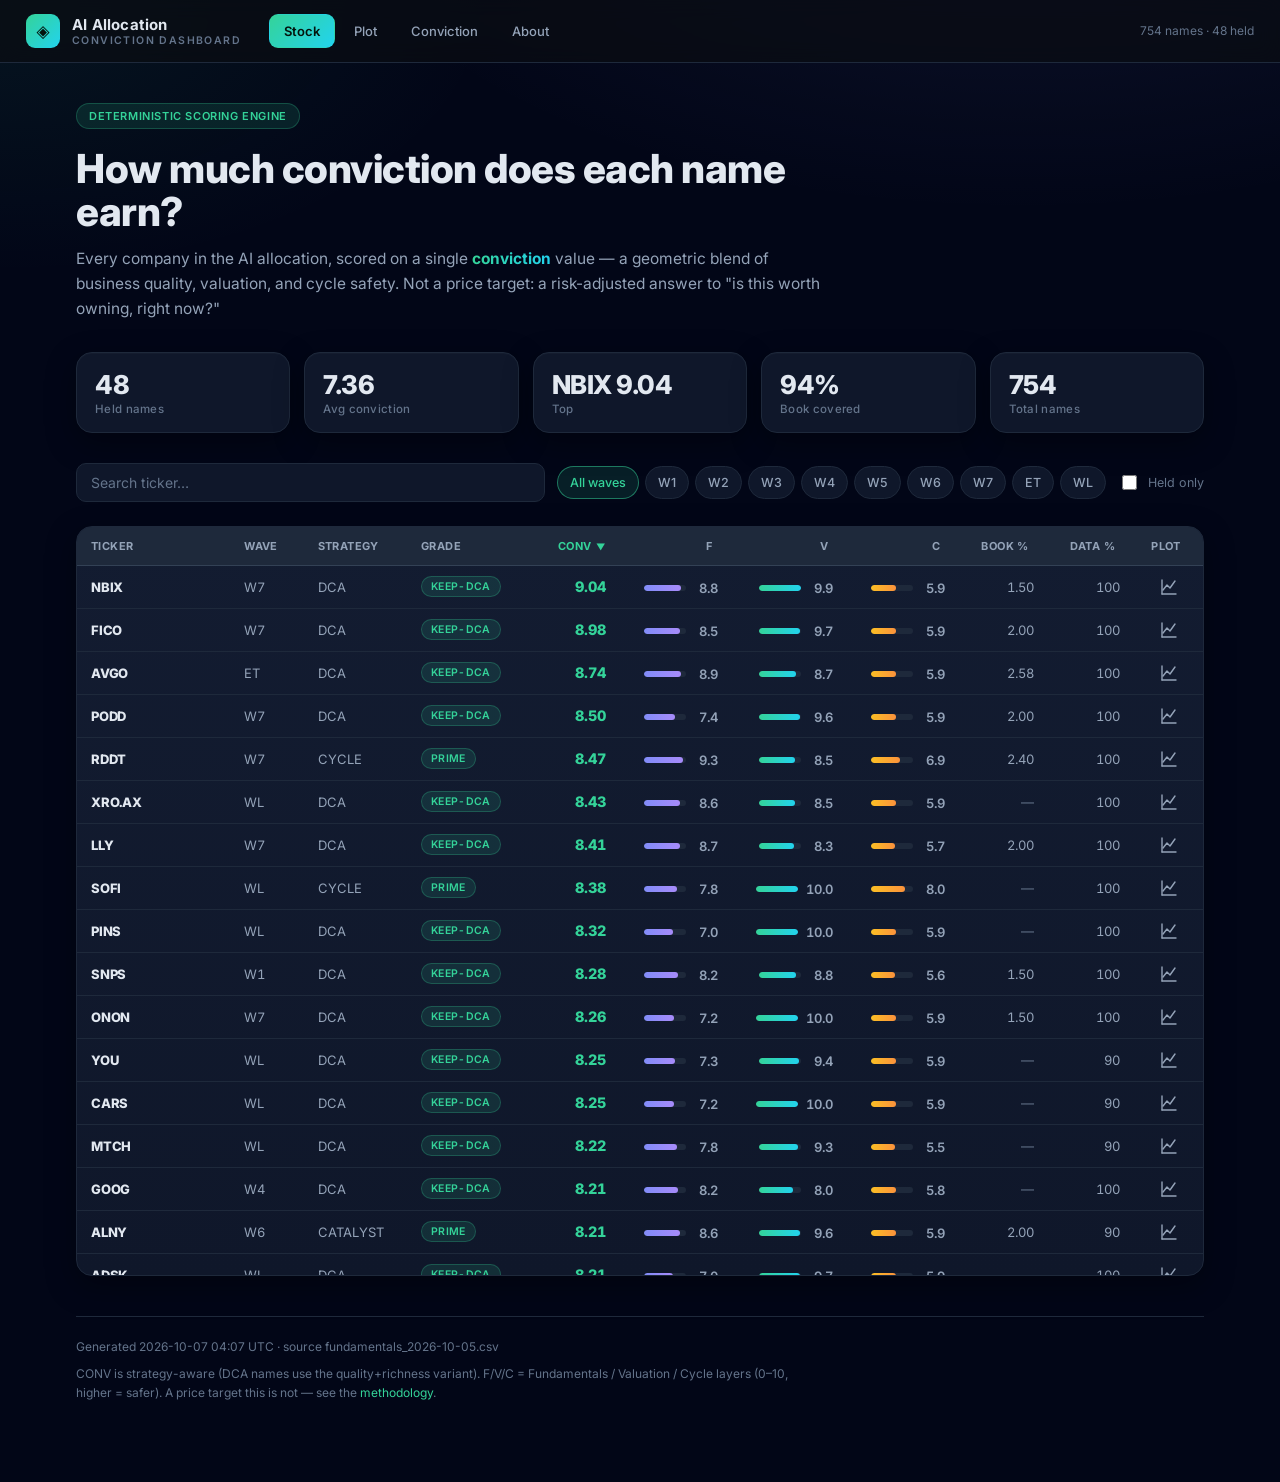
==== commit 08de5ff6: "Add conviction history dashboard tab Co-authored-by: Codex <noreply@openai.com>" ====
--- a/docs/index.html
+++ b/docs/index.html
@@ -7,7 +7,7 @@
   <link rel="preconnect" href="https://fonts.googleapis.com" />
   <link rel="preconnect" href="https://fonts.gstatic.com" crossorigin />
   <link href="https://fonts.googleapis.com/css2?family=Inter:wght@400;500;600;700;800&display=swap" rel="stylesheet" />
-  <link rel="stylesheet" href="style.css?v=11" />
+  <link rel="stylesheet" href="style.css?v=12" />
 </head>
 <body>
   <!-- ===== Top nav ===== -->
@@ -22,6 +22,7 @@
     <nav class="nav-tabs" id="navTabs">
       <button class="tab tab-active" data-view="stock">Stock</button>
       <button class="tab" data-view="plot">Plot</button>
+      <button class="tab" data-view="convplot">Conviction</button>
       <button class="tab" data-view="about">About</button>
     </nav>
     <div class="nav-meta" id="navMeta"></div>
@@ -142,6 +143,63 @@
       </footer>
     </div><!-- /#plotView -->
 
+    <!-- ===== Conviction view (interactive multi-ticker score chart) ===== -->
+    <div id="convPlotView" hidden>
+      <section class="hero">
+        <span class="pill">CONVICTION HISTORY</span>
+        <h1>How conviction changed over time</h1>
+        <p class="hero-lede">
+          Pick any held or watchlist ticker to plot its historical
+          <strong>conviction score</strong> across the dated fundamentals
+          snapshots. The chart uses the same scoring engine as the Stock table,
+          so every point is the strategy-aware CONV value that existed for that
+          snapshot.
+        </p>
+      </section>
+
+      <div class="plot-layout">
+        <!-- Side panel: ticker checkboxes -->
+        <aside class="plot-side">
+          <input type="search" id="convPlotSearch" class="search plot-search"
+                 placeholder="Filter tickers…" autocomplete="off" />
+          <div class="plot-side-meta">
+            <span id="convPlotCount">0 selected</span>
+            <button type="button" id="convPlotClear" class="plot-clear">Clear</button>
+          </div>
+          <div class="plot-list" id="convPlotList"></div>
+        </aside>
+
+        <!-- Main panel: range buttons + SVG chart + legend -->
+        <div class="plot-main">
+          <div class="plot-controls">
+            <div class="plot-ranges">
+              <button type="button" class="convplot-range-btn" data-range="1m">1M</button>
+              <button type="button" class="convplot-range-btn" data-range="6m">6M</button>
+              <button type="button" class="convplot-range-btn" data-range="1y">1Y</button>
+              <button type="button" class="convplot-range-btn" data-range="2y">2Y</button>
+              <button type="button" class="convplot-range-btn" data-range="5y">5Y</button>
+              <button type="button" class="convplot-range-btn" data-range="all">All</button>
+            </div>
+          </div>
+          <div class="plot-body">
+            <div class="plot-chart">
+              <svg id="convPlotSvg" preserveAspectRatio="xMidYMid meet"></svg>
+            </div>
+            <div class="plot-legend" id="convPlotLegend"></div>
+          </div>
+        </div>
+      </div>
+
+      <footer class="foot">
+        <span id="convPlotFootMeta"></span>
+        <span class="foot-note">
+          Conviction history is generated from the committed dated fundamentals
+          snapshots by <code>python3 scoring/export_conviction_history.py</code>.
+          Missing historical rows are skipped.
+        </span>
+      </footer>
+    </div><!-- /#convPlotView -->
+
     <!-- ===== About view (methodology + glossary) ===== -->
     <div id="aboutView" hidden>
       <section class="hero">
@@ -271,6 +329,6 @@
     </div><!-- /#aboutView -->
   </main>
 
-  <script src="app.js?v=11"></script>
+  <script src="app.js?v=12"></script>
 </body>
 </html>
--- a/docs/style.css
+++ b/docs/style.css
@@ -539,12 +539,12 @@
 }
 .plot-ranges { display: flex; gap: 6px; flex-wrap: wrap; }
 .plot-modes { display: flex; gap: 6px; flex-wrap: wrap; }
-.plot-range-btn, .plot-mode-btn {
+.plot-range-btn, .plot-mode-btn, .convplot-range-btn {
   background: transparent; border: 1px solid var(--border-hi);
   color: var(--text-dim); font: inherit; font-size: 12.5px; font-weight: 600;
   padding: 6px 13px; border-radius: 8px; cursor: pointer; transition: .15s;
 }
-.plot-range-btn:hover, .plot-mode-btn:hover { color: var(--text); background: var(--panel-hi); }
+.plot-range-btn:hover, .plot-mode-btn:hover, .convplot-range-btn:hover { color: var(--text); background: var(--panel-hi); }
 .plot-range-on, .plot-mode-on {
   color: #04140d; border-color: transparent;
   background: linear-gradient(135deg, var(--accent), var(--accent-2));
